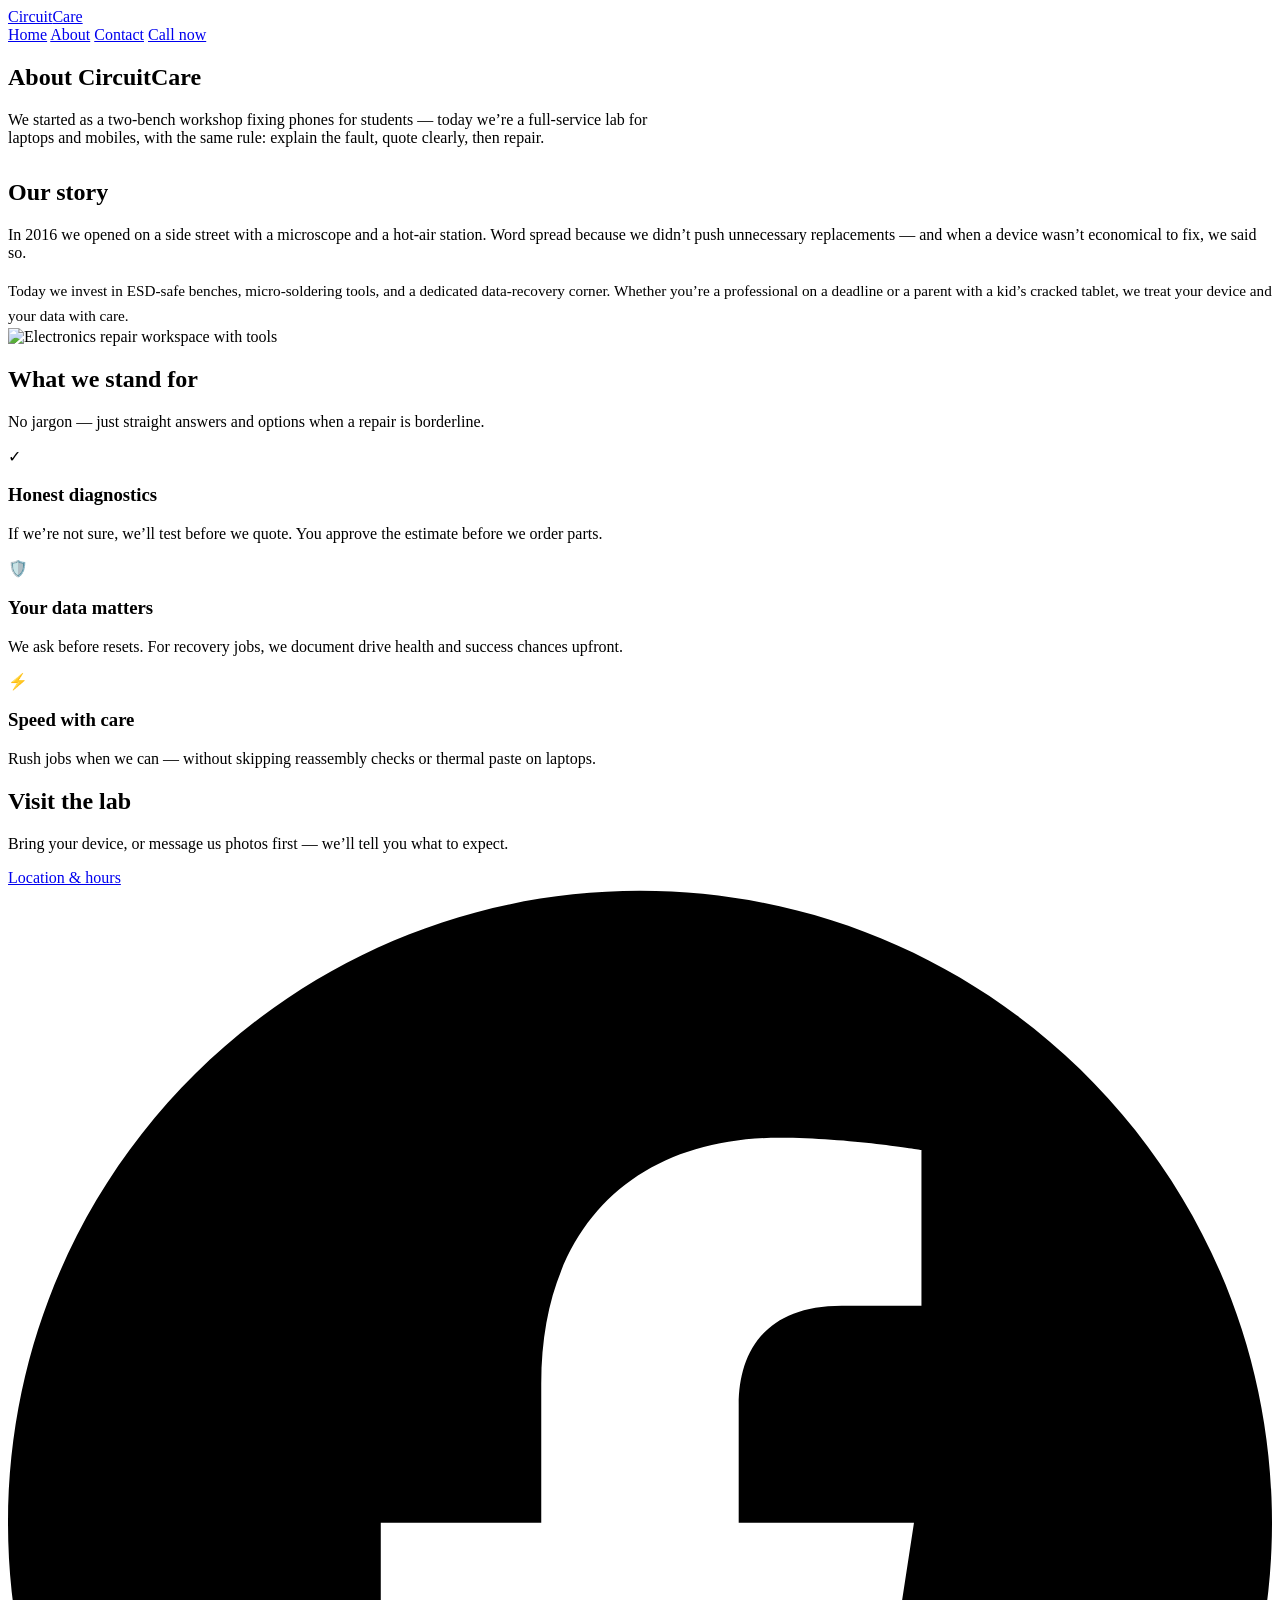
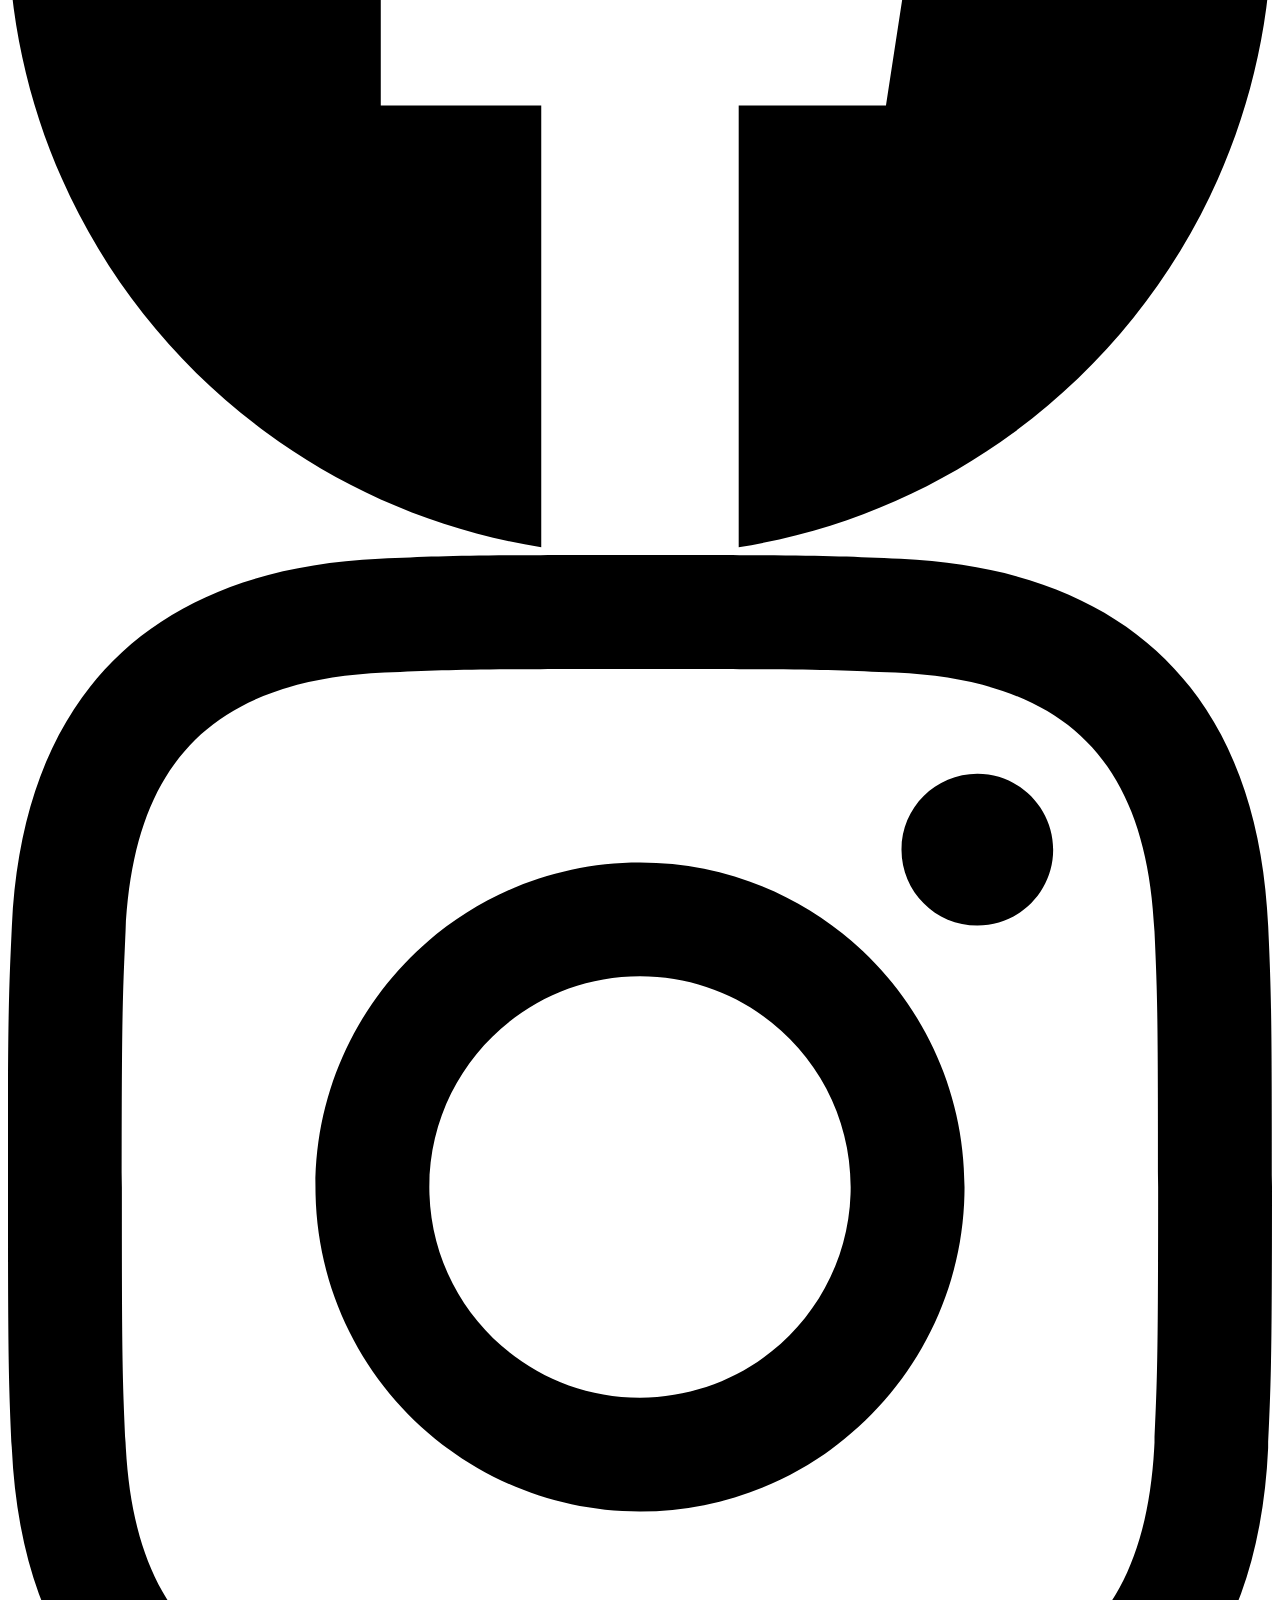
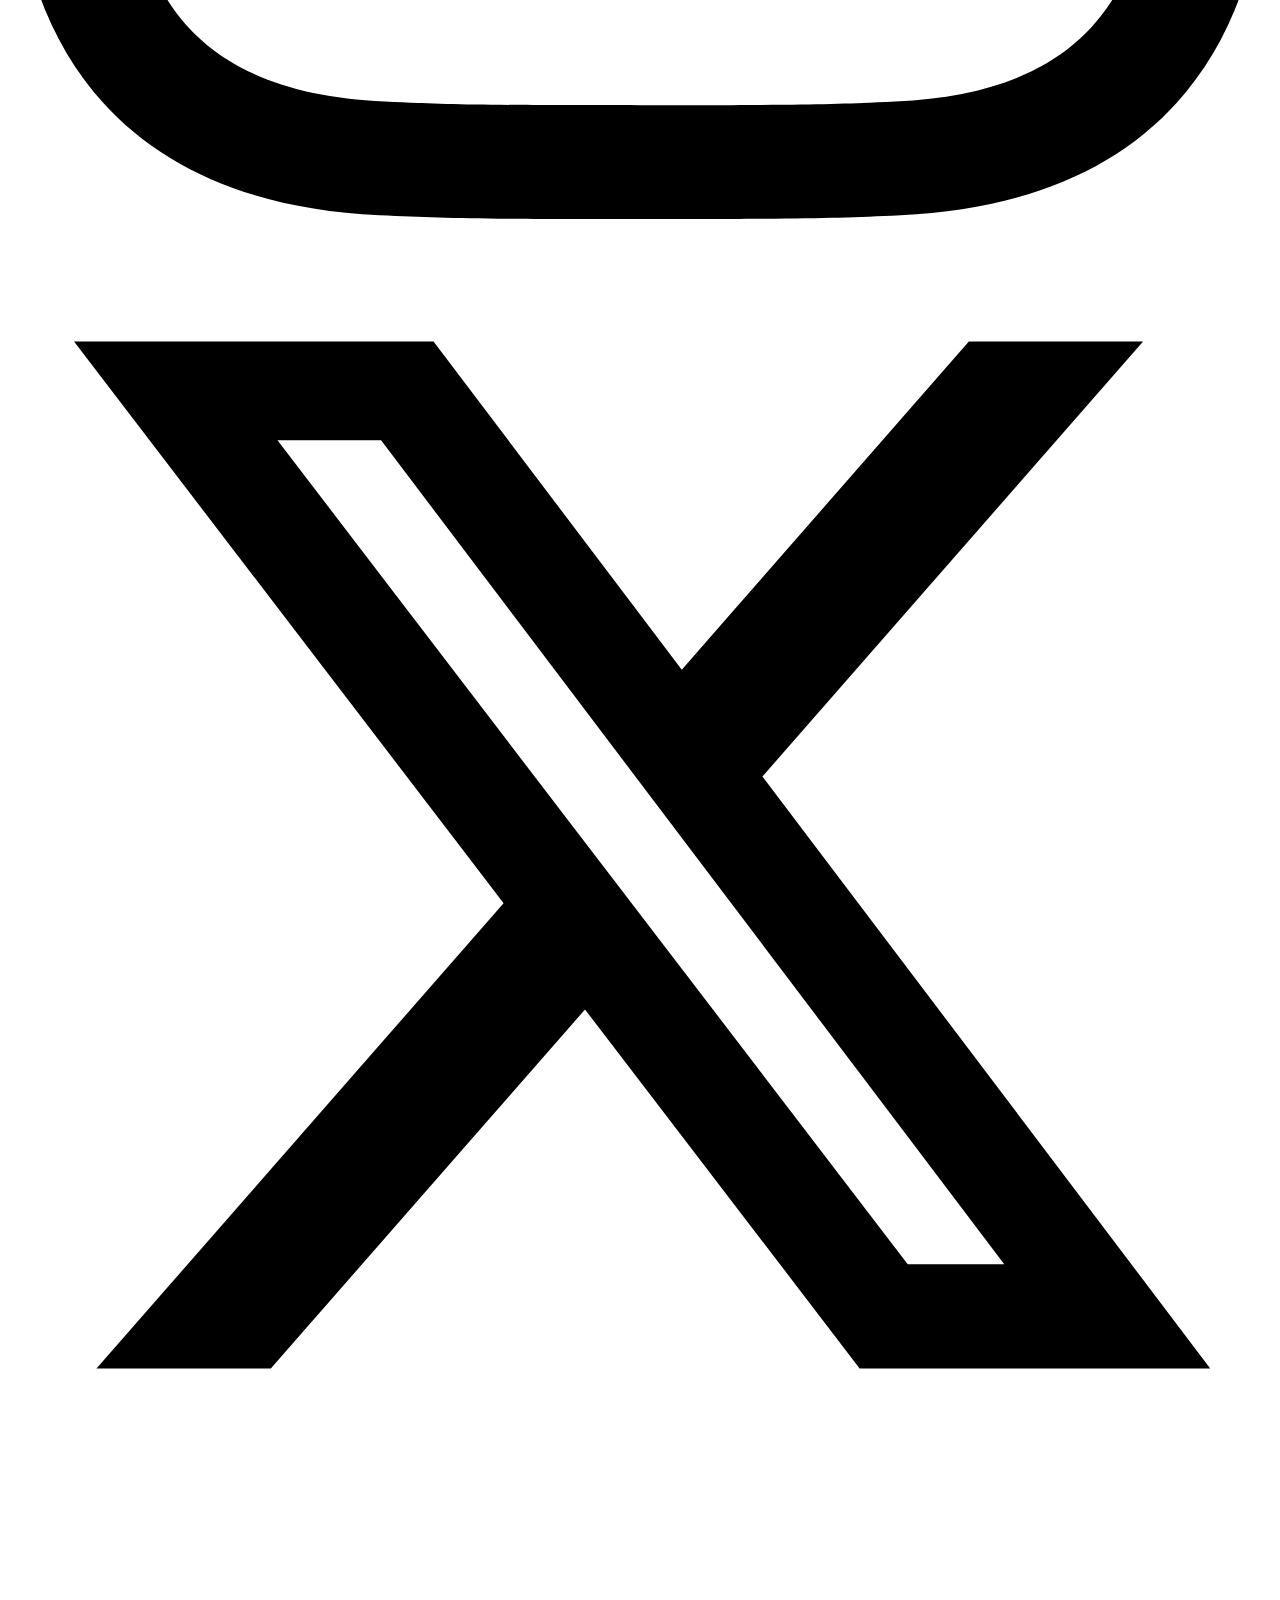
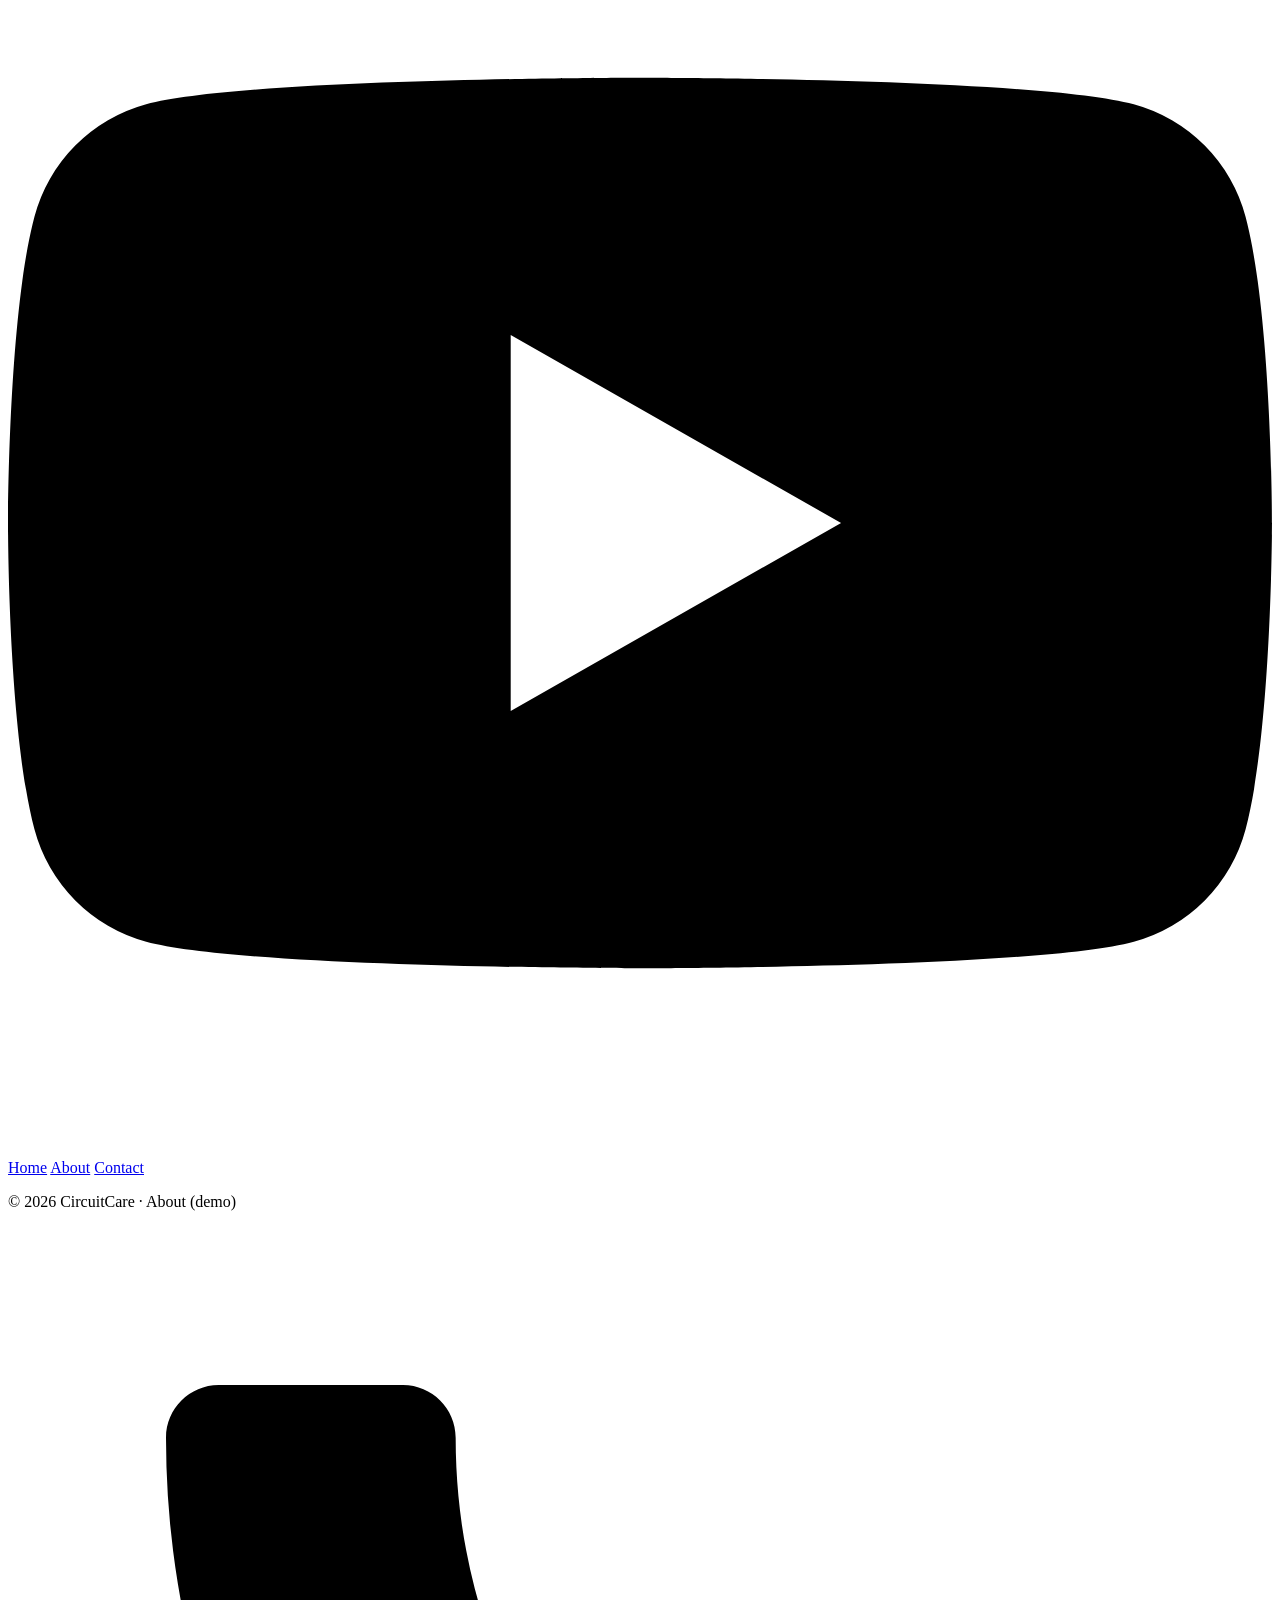
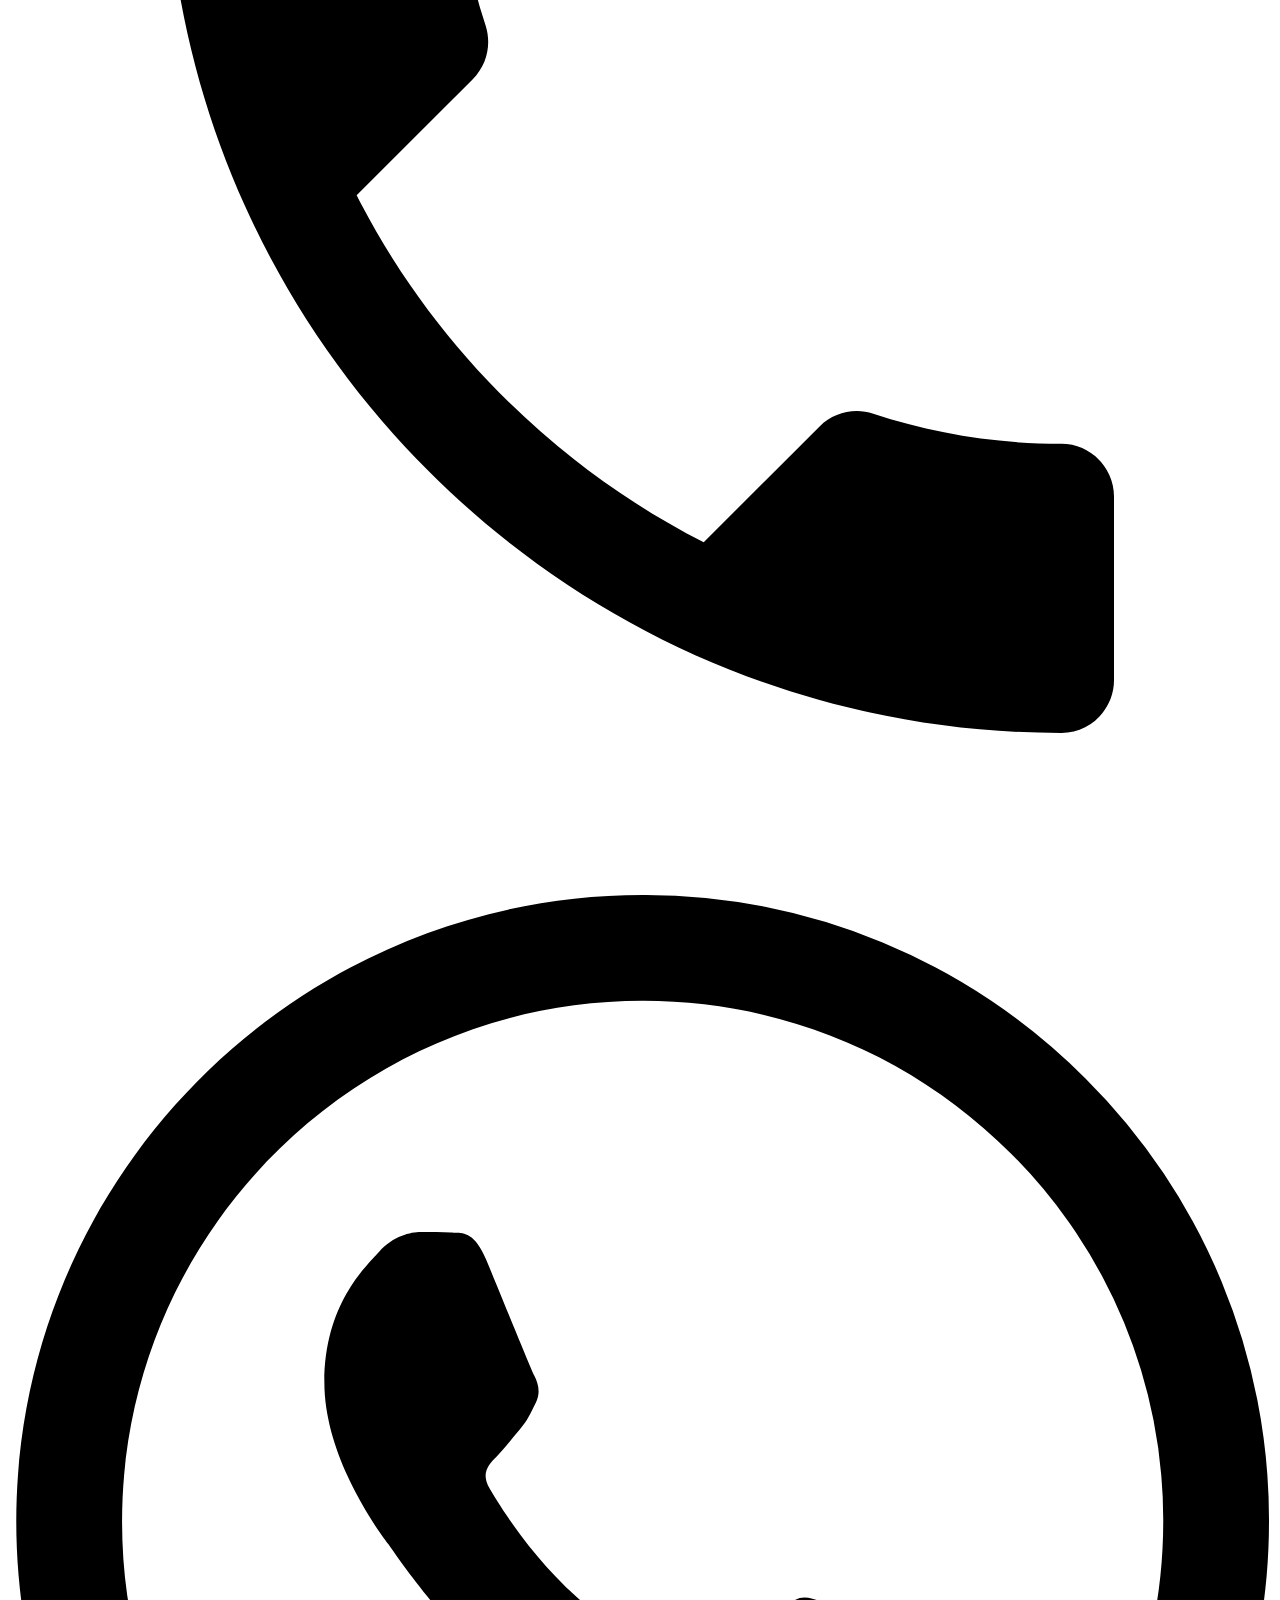
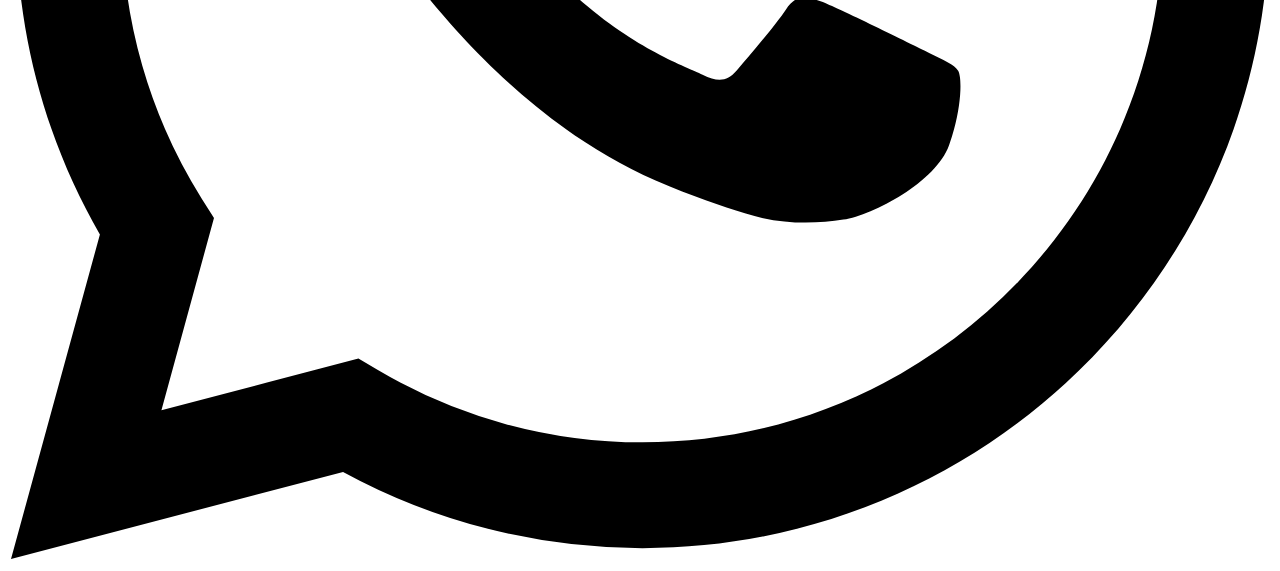
==== about.html @ 5318ced5 "Uploading CircuitCare files" ====
<!DOCTYPE html>
<html lang="en">
<head>
  <meta charset="UTF-8" />
  <meta name="viewport" content="width=device-width, initial-scale=1.0" />
  <meta name="description" content="About CircuitCare — experienced technicians, honest diagnostics, and a repair lab built for laptops and smartphones." />
  <title>About Us | CircuitCare</title>
  <link rel="preconnect" href="https://fonts.googleapis.com" />
  <link rel="preconnect" href="https://fonts.gstatic.com" crossorigin />
  <link href="https://fonts.googleapis.com/css2?family=DM+Sans:wght@400;500;600;700&family=Outfit:wght@500;600;700&display=swap" rel="stylesheet" />
  <link rel="stylesheet" href="css/repair.css" />
</head>
<body>
  <header class="rc-header">
    <div class="rc-header-inner">
      <a class="rc-logo" href="index.html">Circuit<span>Care</span></a>
      <nav class="rc-nav" aria-label="Main">
        <a href="index.html">Home</a>
        <a href="about.html" aria-current="page">About</a>
        <a href="contact.html">Contact</a>
        <a class="rc-nav-cta" href="tel:+919876543210">Call now</a>
      </nav>
    </div>
  </header>

  <main class="rc-wrap">
    <section class="rc-hero" style="padding-bottom: 2rem">
      <h1 class="rc-page-title">About CircuitCare</h1>
      <p class="rc-hero-lead" style="margin: 0; max-width: 40rem">We started as a two-bench workshop fixing phones for students — today we’re a full-service lab for laptops and mobiles, with the same rule: explain the fault, quote clearly, then repair.</p>
    </section>

    <section class="rc-split">
      <div>
        <h2 class="rc-section-title" style="margin-top: 0">Our story</h2>
        <p class="rc-section-lead" style="margin-bottom: 1rem">In 2016 we opened on a side street with a microscope and a hot-air station. Word spread because we didn’t push unnecessary replacements — and when a device wasn’t economical to fix, we said so.</p>
        <p style="margin: 0; color: var(--rc-muted); font-size: 0.95rem; line-height: 1.65">Today we invest in ESD-safe benches, micro-soldering tools, and a dedicated data-recovery corner. Whether you’re a professional on a deadline or a parent with a kid’s cracked tablet, we treat your device and your data with care.</p>
      </div>
      <div>
        <img
          src="https://images.unsplash.com/photo-1597872200969-2b65d56bd16b?w=900&q=80"
          alt="Electronics repair workspace with tools"
          width="900"
          height="600"
          loading="lazy"
        />
      </div>
    </section>

    <section class="rc-section">
      <h2 class="rc-section-title">What we stand for</h2>
      <p class="rc-section-lead">No jargon — just straight answers and options when a repair is borderline.</p>
      <div class="rc-cards rc-cards-3">
        <article class="rc-card">
          <div class="rc-icon" aria-hidden="true">✓</div>
          <h3>Honest diagnostics</h3>
          <p>If we’re not sure, we’ll test before we quote. You approve the estimate before we order parts.</p>
        </article>
        <article class="rc-card">
          <div class="rc-icon" aria-hidden="true">🛡️</div>
          <h3>Your data matters</h3>
          <p>We ask before resets. For recovery jobs, we document drive health and success chances upfront.</p>
        </article>
        <article class="rc-card">
          <div class="rc-icon" aria-hidden="true">⚡</div>
          <h3>Speed with care</h3>
          <p>Rush jobs when we can — without skipping reassembly checks or thermal paste on laptops.</p>
        </article>
      </div>
    </section>

    <section class="rc-cta">
      <h2>Visit the lab</h2>
      <p>Bring your device, or message us photos first — we’ll tell you what to expect.</p>
      <div class="rc-btn-row" style="justify-content: center">
        <a class="rc-btn rc-btn-primary" href="contact.html">Location &amp; hours</a>
      </div>
    </section>

    <footer class="rc-footer">
      <div class="rc-social" aria-label="Social media">
        <a href="https://www.facebook.com/circuitcare.india" target="_blank" rel="noopener noreferrer" aria-label="Facebook">
          <svg viewBox="0 0 24 24" aria-hidden="true"><path d="M24 12.073c0-6.627-5.373-12-12-12s-12 5.373-12 12c0 5.99 4.388 10.954 10.125 11.854v-8.385H7.078v-3.47h3.047V9.43c0-3.007 1.792-4.669 4.533-4.669 1.312 0 2.686.235 2.686.235v2.953H15.83c-1.491 0-1.956.925-1.956 1.874v2.25h3.328l-.532 3.47h-2.796v8.385C19.612 23.027 24 18.062 24 12.073z"/></svg>
        </a>
        <a href="https://www.instagram.com/circuitcare.india" target="_blank" rel="noopener noreferrer" aria-label="Instagram">
          <svg viewBox="0 0 24 24" aria-hidden="true"><path d="M12 2.163c3.204 0 3.584.012 4.85.07 3.252.148 4.771 1.691 4.919 4.919.058 1.265.069 1.645.069 4.849 0 3.205-.012 3.584-.069 4.849-.149 3.225-1.664 4.771-4.919 4.919-1.266.058-1.644.07-4.85.07-3.204 0-3.584-.012-4.849-.07-3.26-.149-4.771-1.699-4.919-4.92-.058-1.265-.07-1.644-.07-4.849 0-3.204.013-3.583.07-4.849.149-3.227 1.664-4.771 4.919-4.919 1.266-.057 1.645-.069 4.849-.069zm0-2.163c-3.259 0-3.667.014-4.947.072-4.358.2-6.78 2.618-6.98 6.98-.059 1.281-.073 1.689-.073 4.948 0 3.259.014 3.668.072 4.948.2 4.358 2.618 6.78 6.98 6.98 1.281.058 1.689.072 4.948.072 3.259 0 3.668-.014 4.948-.072 4.354-.2 6.782-2.618 6.979-6.98.059-1.28.073-1.689.073-4.948 0-3.259-.014-3.667-.072-4.947-.196-4.354-2.617-6.78-6.979-6.98-1.281-.059-1.69-.073-4.949-.073zm0 5.838c-3.403 0-6.162 2.759-6.162 6.162s2.759 6.163 6.162 6.163 6.162-2.759 6.162-6.163c0-3.403-2.759-6.162-6.162-6.162zm0 10.162c-2.209 0-4-1.79-4-4 0-2.209 1.791-4 4-4s4 1.791 4 4c0 2.21-1.791 4-4 4zm6.406-11.845c-.796 0-1.441.645-1.441 1.44s.645 1.44 1.441 1.44c.795 0 1.439-.645 1.439-1.44s-.644-1.44-1.439-1.44z"/></svg>
        </a>
        <a href="https://twitter.com/circuitcare_in" target="_blank" rel="noopener noreferrer" aria-label="X">
          <svg viewBox="0 0 24 24" aria-hidden="true"><path d="M18.244 2.25h3.308l-7.227 8.26 8.502 11.24H16.17l-5.214-6.817L4.99 21.75H1.68l7.73-8.835L1.254 2.25H8.08l4.713 6.231zm-1.161 17.52h1.833L7.084 4.126H5.117z"/></svg>
        </a>
        <a href="https://www.youtube.com/@circuitcare" target="_blank" rel="noopener noreferrer" aria-label="YouTube">
          <svg viewBox="0 0 24 24" aria-hidden="true"><path d="M23.498 6.186a3.016 3.016 0 0 0-2.122-2.136C19.505 3.545 12 3.545 12 3.545s-7.505 0-9.377.505A3.017 3.017 0 0 0 .502 6.186C0 8.07 0 12 0 12s0 3.93.502 5.814a3.016 3.016 0 0 0 2.122 2.136c1.871.505 9.376.505 9.376.505s7.505 0 9.377-.505a3.015 3.015 0 0 0 2.122-2.136C24 15.93 24 12 24 12s0-3.93-.502-5.814zM9.545 15.568V8.432L15.818 12l-6.273 3.568z"/></svg>
        </a>
      </div>
      <div class="rc-footer-links">
        <a href="index.html">Home</a>
        <a href="about.html">About</a>
        <a href="contact.html">Contact</a>
      </div>
      <p>&copy; <span id="y"></span> CircuitCare · About (demo)</p>
    </footer>
  </main>

  <div class="rc-fab-stack" aria-label="Quick contact">
    <a class="rc-fab rc-fab-call" href="tel:+919876543210" aria-label="Call CircuitCare" title="Call">
      <svg xmlns="http://www.w3.org/2000/svg" viewBox="0 0 24 24"><path d="M6.62 10.79c1.44 2.83 3.76 5.14 6.59 6.59l2.2-2.2c.27-.27.67-.36 1.02-.24 1.12.37 2.33.57 3.57.57.55 0 1 .45 1 1V20c0 .55-.45 1-1 1-9.39 0-17-7.61-17-17 0-.55.45-1 1-1h3.5c.55 0 1 .45 1 1 0 1.25.2 2.45.57 3.57.11.35.03.74-.25 1.02l-2.2 2.2z"/></svg>
    </a>
    <a class="rc-fab rc-fab-wa" href="https://wa.me/919876543210?text=Hi%20CircuitCare%2C%20I%20need%20help%20with%20my%20device." target="_blank" rel="noopener noreferrer" aria-label="WhatsApp" title="WhatsApp">
      <svg xmlns="http://www.w3.org/2000/svg" viewBox="0 0 24 24"><path d="M17.472 14.382c-.297-.149-1.758-.867-2.03-.967-.273-.099-.471-.148-.67.15-.197.297-.767.966-.94 1.164-.173.199-.347.223-.644.075-.297-.15-1.255-.463-2.39-1.475-.883-.788-1.48-1.761-1.653-2.059-.173-.297-.018-.458.13-.606.134-.133.298-.347.446-.52.149-.174.198-.298.298-.497.099-.198.05-.371-.025-.52-.075-.149-.669-1.612-.916-2.207-.242-.579-.487-.5-.669-.51-.173-.008-.371-.01-.57-.01-.198 0-.52.074-.792.372-.272.297-1.04 1.016-1.04 2.479 0 1.462 1.065 2.875 1.213 3.074.149.198 2.096 3.2 5.077 4.487.709.306 1.262.489 1.694.625.712.227 1.36.195 1.871.118.571-.085 1.758-.719 2.006-1.413.248-.694.248-1.289.173-1.413-.074-.124-.272-.198-.57-.347m-5.421 7.403h-.004a9.87 9.87 0 01-5.031-1.378l-.361-.214-3.741.982.998-3.648-.235-.374a9.86 9.86 0 01-1.51-5.26c.001-5.45 4.436-9.884 9.888-9.884 2.64 0 5.122 1.03 6.988 2.898a9.825 9.825 0 012.893 6.994c-.003 5.45-4.435 9.884-9.885 9.884m8.413-18.297A11.815 11.815 0 0012.05 0C5.495 0 .16 5.335.157 11.892c0 2.096.547 4.142 1.588 5.945L.057 24l6.305-1.654a11.882 11.882 0 005.683 1.448h.005c6.554 0 11.89-5.335 11.893-11.893a11.821 11.821 0 00-3.48-8.413z"/></svg>
    </a>
  </div>

  <script>
    document.getElementById("y").textContent = new Date().getFullYear();
  </script>
</body>
</html>
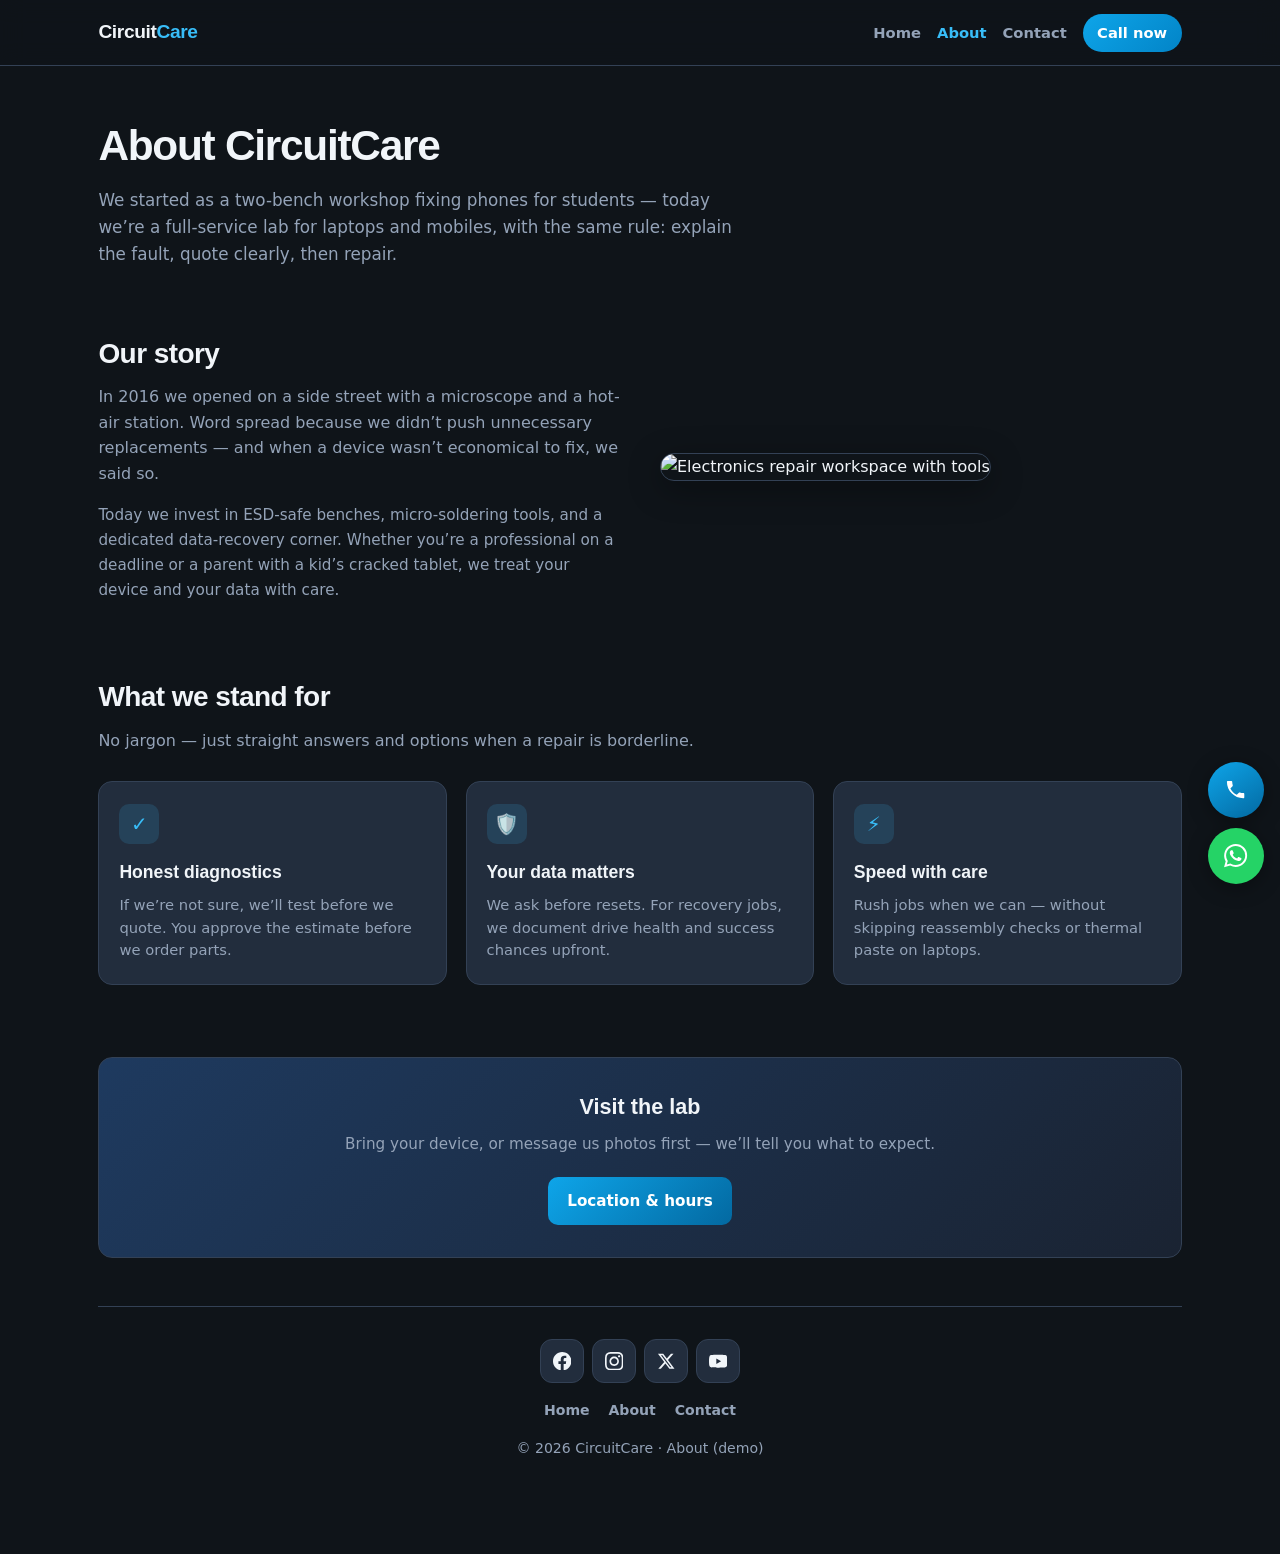
==== commit b83ad07b: "Update about.html" ====
--- a/about.html
+++ b/about.html
@@ -18,7 +18,7 @@
         <a href="index.html">Home</a>
         <a href="about.html" aria-current="page">About</a>
         <a href="contact.html">Contact</a>
-        <a class="rc-nav-cta" href="tel:+919876543210">Call now</a>
+        <a class="rc-nav-cta" href="tel:+919910293002">Call now</a>
       </nav>
     </div>
   </header>
@@ -101,10 +101,10 @@
   </main>
 
   <div class="rc-fab-stack" aria-label="Quick contact">
-    <a class="rc-fab rc-fab-call" href="tel:+919876543210" aria-label="Call CircuitCare" title="Call">
+    <a class="rc-fab rc-fab-call" href="tel:+919910293002" aria-label="Call CircuitCare" title="Call">
       <svg xmlns="http://www.w3.org/2000/svg" viewBox="0 0 24 24"><path d="M6.62 10.79c1.44 2.83 3.76 5.14 6.59 6.59l2.2-2.2c.27-.27.67-.36 1.02-.24 1.12.37 2.33.57 3.57.57.55 0 1 .45 1 1V20c0 .55-.45 1-1 1-9.39 0-17-7.61-17-17 0-.55.45-1 1-1h3.5c.55 0 1 .45 1 1 0 1.25.2 2.45.57 3.57.11.35.03.74-.25 1.02l-2.2 2.2z"/></svg>
     </a>
-    <a class="rc-fab rc-fab-wa" href="https://wa.me/919876543210?text=Hi%20CircuitCare%2C%20I%20need%20help%20with%20my%20device." target="_blank" rel="noopener noreferrer" aria-label="WhatsApp" title="WhatsApp">
+    <a class="rc-fab rc-fab-wa" href="https://wa.me/91919910293002?text=Hi%20CircuitCare%2C%20I%20need%20help%20with%20my%20device." target="_blank" rel="noopener noreferrer" aria-label="WhatsApp" title="WhatsApp">
       <svg xmlns="http://www.w3.org/2000/svg" viewBox="0 0 24 24"><path d="M17.472 14.382c-.297-.149-1.758-.867-2.03-.967-.273-.099-.471-.148-.67.15-.197.297-.767.966-.94 1.164-.173.199-.347.223-.644.075-.297-.15-1.255-.463-2.39-1.475-.883-.788-1.48-1.761-1.653-2.059-.173-.297-.018-.458.13-.606.134-.133.298-.347.446-.52.149-.174.198-.298.298-.497.099-.198.05-.371-.025-.52-.075-.149-.669-1.612-.916-2.207-.242-.579-.487-.5-.669-.51-.173-.008-.371-.01-.57-.01-.198 0-.52.074-.792.372-.272.297-1.04 1.016-1.04 2.479 0 1.462 1.065 2.875 1.213 3.074.149.198 2.096 3.2 5.077 4.487.709.306 1.262.489 1.694.625.712.227 1.36.195 1.871.118.571-.085 1.758-.719 2.006-1.413.248-.694.248-1.289.173-1.413-.074-.124-.272-.198-.57-.347m-5.421 7.403h-.004a9.87 9.87 0 01-5.031-1.378l-.361-.214-3.741.982.998-3.648-.235-.374a9.86 9.86 0 01-1.51-5.26c.001-5.45 4.436-9.884 9.888-9.884 2.64 0 5.122 1.03 6.988 2.898a9.825 9.825 0 012.893 6.994c-.003 5.45-4.435 9.884-9.885 9.884m8.413-18.297A11.815 11.815 0 0012.05 0C5.495 0 .16 5.335.157 11.892c0 2.096.547 4.142 1.588 5.945L.057 24l6.305-1.654a11.882 11.882 0 005.683 1.448h.005c6.554 0 11.89-5.335 11.893-11.893a11.821 11.821 0 00-3.48-8.413z"/></svg>
     </a>
   </div>
--- a/css/repair.css
+++ b/css/repair.css
@@ -0,0 +1,649 @@
+
+/* CircuitCare — laptop & mobile repair */
+
+:root {
+  --rc-bg: #0f1419;
+  --rc-surface: #1a2332;
+  --rc-card: #222d3d;
+  --rc-ink: #f1f5f9;
+  --rc-muted: #94a3b8;
+  --rc-line: #334155;
+  --rc-accent: #38bdf8;
+  --rc-accent-dim: #0ea5e9;
+  --rc-success: #34d399;
+  --rc-shadow: 0 8px 32px rgba(0, 0, 0, 0.35);
+  --rc-radius: 14px;
+  --rc-max: 1120px;
+}
+
+*,
+*::before,
+*::after {
+  box-sizing: border-box;
+}
+
+html {
+  scroll-behavior: smooth;
+}
+
+body {
+  margin: 0;
+  font-family: "DM Sans", system-ui, sans-serif;
+  font-size: 1rem;
+  line-height: 1.6;
+  color: var(--rc-ink);
+  background: var(--rc-bg);
+  min-height: 100vh;
+}
+
+a {
+  color: var(--rc-accent);
+  text-decoration: none;
+}
+
+a:hover {
+  text-decoration: underline;
+}
+
+.rc-wrap {
+  max-width: var(--rc-max);
+  margin: 0 auto;
+  padding: 0 1.15rem 3rem;
+}
+
+/* Header */
+.rc-header {
+  position: sticky;
+  top: 0;
+  z-index: 100;
+  background: rgba(15, 20, 25, 0.92);
+  backdrop-filter: blur(12px);
+  border-bottom: 1px solid var(--rc-line);
+}
+
+.rc-header-inner {
+  max-width: var(--rc-max);
+  margin: 0 auto;
+  padding: 0.85rem 1.15rem;
+  display: flex;
+  flex-wrap: wrap;
+  align-items: center;
+  justify-content: space-between;
+  gap: 0.75rem 1rem;
+}
+
+.rc-logo {
+  font-family: "Outfit", "DM Sans", sans-serif;
+  font-weight: 700;
+  font-size: 1.2rem;
+  letter-spacing: -0.02em;
+  color: var(--rc-ink);
+}
+
+.rc-logo span {
+  color: var(--rc-accent);
+}
+
+.rc-logo:hover {
+  text-decoration: none;
+  color: var(--rc-ink);
+}
+
+.rc-nav {
+  display: flex;
+  flex-wrap: wrap;
+  align-items: center;
+  gap: 0.25rem 1rem;
+}
+
+.rc-nav a {
+  font-weight: 600;
+  font-size: 0.92rem;
+  color: var(--rc-muted);
+  text-decoration: none;
+  padding: 0.35rem 0;
+}
+
+.rc-nav a:hover,
+.rc-nav a[aria-current="page"] {
+  color: var(--rc-accent);
+  text-decoration: none;
+}
+
+.rc-nav-cta {
+  background: linear-gradient(135deg, var(--rc-accent-dim), #0284c7);
+  color: #fff !important;
+  padding: 0.45rem 0.9rem !important;
+  border-radius: 999px;
+  font-size: 0.88rem;
+}
+
+.rc-nav-cta:hover {
+  filter: brightness(1.08);
+}
+
+/* Hero */
+.rc-hero {
+  padding: 2.5rem 0 2rem;
+}
+
+@media (min-width: 768px) {
+  .rc-hero {
+    padding: 3.5rem 0 2.5rem;
+  }
+}
+
+.rc-hero-grid {
+  display: grid;
+  gap: 2rem;
+  align-items: center;
+}
+
+@media (min-width: 900px) {
+  .rc-hero-grid {
+    grid-template-columns: 1.05fr 0.95fr;
+  }
+}
+
+.rc-hero h1 {
+  font-family: "Outfit", sans-serif;
+  font-weight: 700;
+  font-size: clamp(1.85rem, 4.5vw, 2.65rem);
+  line-height: 1.15;
+  margin: 0 0 1rem;
+  letter-spacing: -0.03em;
+}
+
+.rc-hero-lead {
+  color: var(--rc-muted);
+  font-size: 1.05rem;
+  margin: 0 0 1.5rem;
+  max-width: 36rem;
+}
+
+.rc-btn-row {
+  display: flex;
+  flex-wrap: wrap;
+  gap: 0.65rem;
+}
+
+.rc-btn {
+  display: inline-flex;
+  align-items: center;
+  justify-content: center;
+  gap: 0.45rem;
+  padding: 0.75rem 1.2rem;
+  border-radius: 10px;
+  font-weight: 600;
+  font-size: 0.95rem;
+  border: none;
+  cursor: pointer;
+  text-decoration: none !important;
+  transition: transform 0.15s, filter 0.15s;
+}
+
+.rc-btn:hover {
+  transform: translateY(-2px);
+  text-decoration: none !important;
+}
+
+.rc-btn-primary {
+  background: linear-gradient(135deg, var(--rc-accent-dim), #0369a1);
+  color: #fff !important;
+}
+
+.rc-btn-outline {
+  background: transparent;
+  color: var(--rc-ink) !important;
+  border: 2px solid var(--rc-line);
+}
+
+.rc-btn-outline:hover {
+  border-color: var(--rc-accent);
+  color: var(--rc-accent) !important;
+}
+
+.rc-hero-img {
+  border-radius: var(--rc-radius);
+  overflow: hidden;
+  border: 1px solid var(--rc-line);
+  box-shadow: var(--rc-shadow);
+}
+
+.rc-hero-img img {
+  width: 100%;
+  height: auto;
+  display: block;
+  vertical-align: middle;
+}
+
+.rc-badge-row {
+  display: flex;
+  flex-wrap: wrap;
+  gap: 0.5rem;
+  margin-top: 1.5rem;
+}
+
+.rc-badge {
+  font-size: 0.78rem;
+  font-weight: 600;
+  text-transform: uppercase;
+  letter-spacing: 0.06em;
+  color: var(--rc-success);
+  background: rgba(52, 211, 153, 0.12);
+  border: 1px solid rgba(52, 211, 153, 0.35);
+  padding: 0.35rem 0.65rem;
+  border-radius: 8px;
+}
+
+/* Sections */
+.rc-section {
+  padding: 2.5rem 0;
+}
+
+.rc-section-title {
+  font-family: "Outfit", sans-serif;
+  font-size: clamp(1.35rem, 3vw, 1.75rem);
+  font-weight: 700;
+  margin: 0 0 0.5rem;
+  letter-spacing: -0.02em;
+}
+
+.rc-section-lead {
+  color: var(--rc-muted);
+  margin: 0 0 1.75rem;
+  max-width: 42rem;
+}
+
+.rc-cards {
+  display: grid;
+  gap: 1.15rem;
+  grid-template-columns: 1fr;
+}
+
+@media (min-width: 600px) {
+  .rc-cards {
+    grid-template-columns: repeat(2, 1fr);
+  }
+}
+
+@media (min-width: 900px) {
+  .rc-cards.rc-cards-3 {
+    grid-template-columns: repeat(3, 1fr);
+  }
+}
+
+.rc-card {
+  background: var(--rc-card);
+  border: 1px solid var(--rc-line);
+  border-radius: var(--rc-radius);
+  padding: 1.35rem 1.25rem;
+  transition: border-color 0.2s, transform 0.2s;
+}
+
+.rc-card:hover {
+  border-color: rgba(56, 189, 248, 0.4);
+  transform: translateY(-2px);
+}
+
+.rc-card h3 {
+  font-family: "Outfit", sans-serif;
+  font-size: 1.1rem;
+  margin: 0 0 0.5rem;
+}
+
+.rc-card p {
+  margin: 0;
+  font-size: 0.92rem;
+  color: var(--rc-muted);
+  line-height: 1.55;
+}
+
+.rc-icon {
+  width: 2.5rem;
+  height: 2.5rem;
+  border-radius: 10px;
+  background: rgba(56, 189, 248, 0.15);
+  color: var(--rc-accent);
+  display: flex;
+  align-items: center;
+  justify-content: center;
+  margin-bottom: 0.85rem;
+  font-size: 1.25rem;
+}
+
+/* Trust strip */
+.rc-trust {
+  display: grid;
+  grid-template-columns: repeat(2, 1fr);
+  gap: 1rem;
+  padding: 1.5rem;
+  background: var(--rc-surface);
+  border-radius: var(--rc-radius);
+  border: 1px solid var(--rc-line);
+  margin: 2rem 0 0;
+}
+
+@media (min-width: 640px) {
+  .rc-trust {
+    grid-template-columns: repeat(4, 1fr);
+  }
+}
+
+.rc-trust strong {
+  display: block;
+  font-family: "Outfit", sans-serif;
+  font-size: 1.5rem;
+  color: var(--rc-accent);
+}
+
+.rc-trust span {
+  font-size: 0.82rem;
+  color: var(--rc-muted);
+}
+
+/* CTA band */
+.rc-cta {
+  background: linear-gradient(135deg, #1e3a5f 0%, var(--rc-surface) 100%);
+  border: 1px solid var(--rc-line);
+  border-radius: var(--rc-radius);
+  padding: 2rem 1.5rem;
+  text-align: center;
+  margin: 2rem 0 0;
+}
+
+.rc-cta h2 {
+  font-family: "Outfit", sans-serif;
+  margin: 0 0 0.5rem;
+  font-size: 1.35rem;
+}
+
+.rc-cta p {
+  margin: 0 0 1.25rem;
+  color: var(--rc-muted);
+  font-size: 0.95rem;
+}
+
+/* Footer */
+.rc-footer {
+  margin-top: 3rem;
+  padding: 2rem 0;
+  border-top: 1px solid var(--rc-line);
+  text-align: center;
+  font-size: 0.88rem;
+  color: var(--rc-muted);
+}
+
+.rc-footer-links {
+  margin-bottom: 1rem;
+}
+
+.rc-footer-links a {
+  font-weight: 600;
+  margin: 0 0.45rem;
+  color: var(--rc-muted);
+}
+
+.rc-footer-links a:hover {
+  color: var(--rc-accent);
+}
+
+.rc-social {
+  display: flex;
+  justify-content: center;
+  flex-wrap: wrap;
+  gap: 0.5rem;
+  margin-bottom: 1rem;
+}
+
+.rc-social a {
+  display: inline-flex;
+  width: 2.75rem;
+  height: 2.75rem;
+  align-items: center;
+  justify-content: center;
+  border-radius: 12px;
+  background: var(--rc-card);
+  border: 1px solid var(--rc-line);
+  color: var(--rc-ink);
+  transition: background 0.15s, border-color 0.15s, color 0.15s;
+}
+
+.rc-social a:hover {
+  text-decoration: none;
+  background: rgba(56, 189, 248, 0.12);
+  border-color: var(--rc-accent);
+  color: var(--rc-accent);
+}
+
+.rc-social svg {
+  width: 1.15rem;
+  height: 1.15rem;
+  fill: currentColor;
+}
+
+/* About page split */
+.rc-split {
+  display: grid;
+  gap: 1.75rem;
+  align-items: center;
+  margin: 2rem 0;
+}
+
+@media (min-width: 800px) {
+  .rc-split {
+    grid-template-columns: 1fr 1fr;
+    gap: 2.5rem;
+  }
+}
+
+.rc-split img {
+  width: 100%;
+  border-radius: var(--rc-radius);
+  border: 1px solid var(--rc-line);
+  box-shadow: var(--rc-shadow);
+}
+
+/* Contact */
+.rc-page-title {
+  font-family: "Outfit", sans-serif;
+  font-size: clamp(1.75rem, 4vw, 2.25rem);
+  margin: 0 0 0.5rem;
+}
+
+.rc-contact-grid {
+  display: grid;
+  gap: 1.5rem;
+  margin-top: 2rem;
+}
+
+@media (min-width: 880px) {
+  .rc-contact-grid {
+    grid-template-columns: 1fr 1.05fr;
+    align-items: start;
+  }
+}
+
+.rc-contact-card {
+  background: var(--rc-card);
+  border: 1px solid var(--rc-line);
+  border-radius: var(--rc-radius);
+  padding: 1.5rem 1.35rem;
+}
+
+.rc-contact-list {
+  list-style: none;
+  margin: 0;
+  padding: 0;
+}
+
+.rc-contact-list li {
+  padding: 0.85rem 0;
+  border-bottom: 1px solid var(--rc-line);
+  display: flex;
+  gap: 0.75rem;
+  align-items: flex-start;
+}
+
+.rc-contact-list li:last-child {
+  border-bottom: none;
+}
+
+.rc-contact-list strong {
+  display: block;
+  font-size: 0.72rem;
+  text-transform: uppercase;
+  letter-spacing: 0.08em;
+  color: var(--rc-muted);
+  margin-bottom: 0.2rem;
+}
+
+.rc-contact-actions {
+  display: flex;
+  flex-wrap: wrap;
+  gap: 0.6rem;
+  margin-top: 1.25rem;
+}
+
+.rc-btn-wa {
+  background: #25d366;
+  color: #fff !important;
+}
+
+.rc-btn-wa:hover {
+  filter: brightness(1.06);
+}
+
+.rc-btn-call {
+  background: var(--rc-accent-dim);
+  color: #fff !important;
+}
+
+form.rc-form label {
+  display: block;
+  font-size: 0.78rem;
+  font-weight: 600;
+  text-transform: uppercase;
+  letter-spacing: 0.05em;
+  color: var(--rc-muted);
+  margin-bottom: 0.35rem;
+}
+
+form.rc-form .field {
+  margin-bottom: 1rem;
+}
+
+form.rc-form input,
+form.rc-form select,
+form.rc-form textarea {
+  width: 100%;
+  padding: 0.7rem 0.85rem;
+  border: 1px solid var(--rc-line);
+  border-radius: 10px;
+  background: var(--rc-bg);
+  color: var(--rc-ink);
+  font: inherit;
+  font-size: 1rem;
+}
+
+form.rc-form input:focus,
+form.rc-form select:focus,
+form.rc-form textarea:focus {
+  outline: 2px solid rgba(56, 189, 248, 0.5);
+  border-color: var(--rc-accent);
+}
+
+form.rc-form textarea {
+  min-height: 110px;
+  resize: vertical;
+}
+
+form.rc-form button[type="submit"] {
+  width: 100%;
+  padding: 0.85rem;
+  border: none;
+  border-radius: 10px;
+  font-weight: 700;
+  font-size: 1rem;
+  cursor: pointer;
+  background: linear-gradient(135deg, var(--rc-accent-dim), #0369a1);
+  color: #fff;
+  margin-top: 0.25rem;
+}
+
+form.rc-form button[type="submit"]:hover {
+  filter: brightness(1.05);
+}
+
+.rc-alert {
+  display: none;
+  padding: 0.75rem 1rem;
+  border-radius: 10px;
+  margin-bottom: 1rem;
+  font-size: 0.9rem;
+}
+
+.rc-alert.rc-show {
+  display: block;
+}
+
+.rc-alert-success {
+  background: rgba(52, 211, 153, 0.15);
+  border: 1px solid rgba(52, 211, 153, 0.4);
+  color: #6ee7b7;
+}
+
+.rc-alert-error {
+  background: rgba(248, 113, 113, 0.12);
+  border: 1px solid rgba(248, 113, 113, 0.35);
+  color: #fca5a5;
+}
+
+/* FAB call + WhatsApp */
+.rc-fab-stack {
+  position: fixed;
+  right: max(1rem, env(safe-area-inset-right, 0px));
+  bottom: max(1rem, env(safe-area-inset-bottom, 0px));
+  z-index: 9999;
+  display: flex;
+  flex-direction: column;
+  gap: 0.65rem;
+  align-items: flex-end;
+  pointer-events: none;
+}
+
+.rc-fab-stack a {
+  pointer-events: auto;
+}
+
+.rc-fab {
+  width: 3.5rem;
+  height: 3.5rem;
+  border-radius: 50%;
+  display: inline-flex;
+  align-items: center;
+  justify-content: center;
+  color: #fff;
+  box-shadow: 0 4px 20px rgba(0, 0, 0, 0.35);
+  transition: transform 0.18s;
+  text-decoration: none !important;
+}
+
+.rc-fab:hover {
+  transform: scale(1.06);
+  text-decoration: none !important;
+}
+
+.rc-fab svg {
+  width: 1.45rem;
+  height: 1.45rem;
+  fill: currentColor;
+}
+
+.rc-fab-call {
+  background: linear-gradient(145deg, var(--rc-accent-dim), #0369a1);
+}
+
+.rc-fab-wa {
+  background: #25d366;
+}
